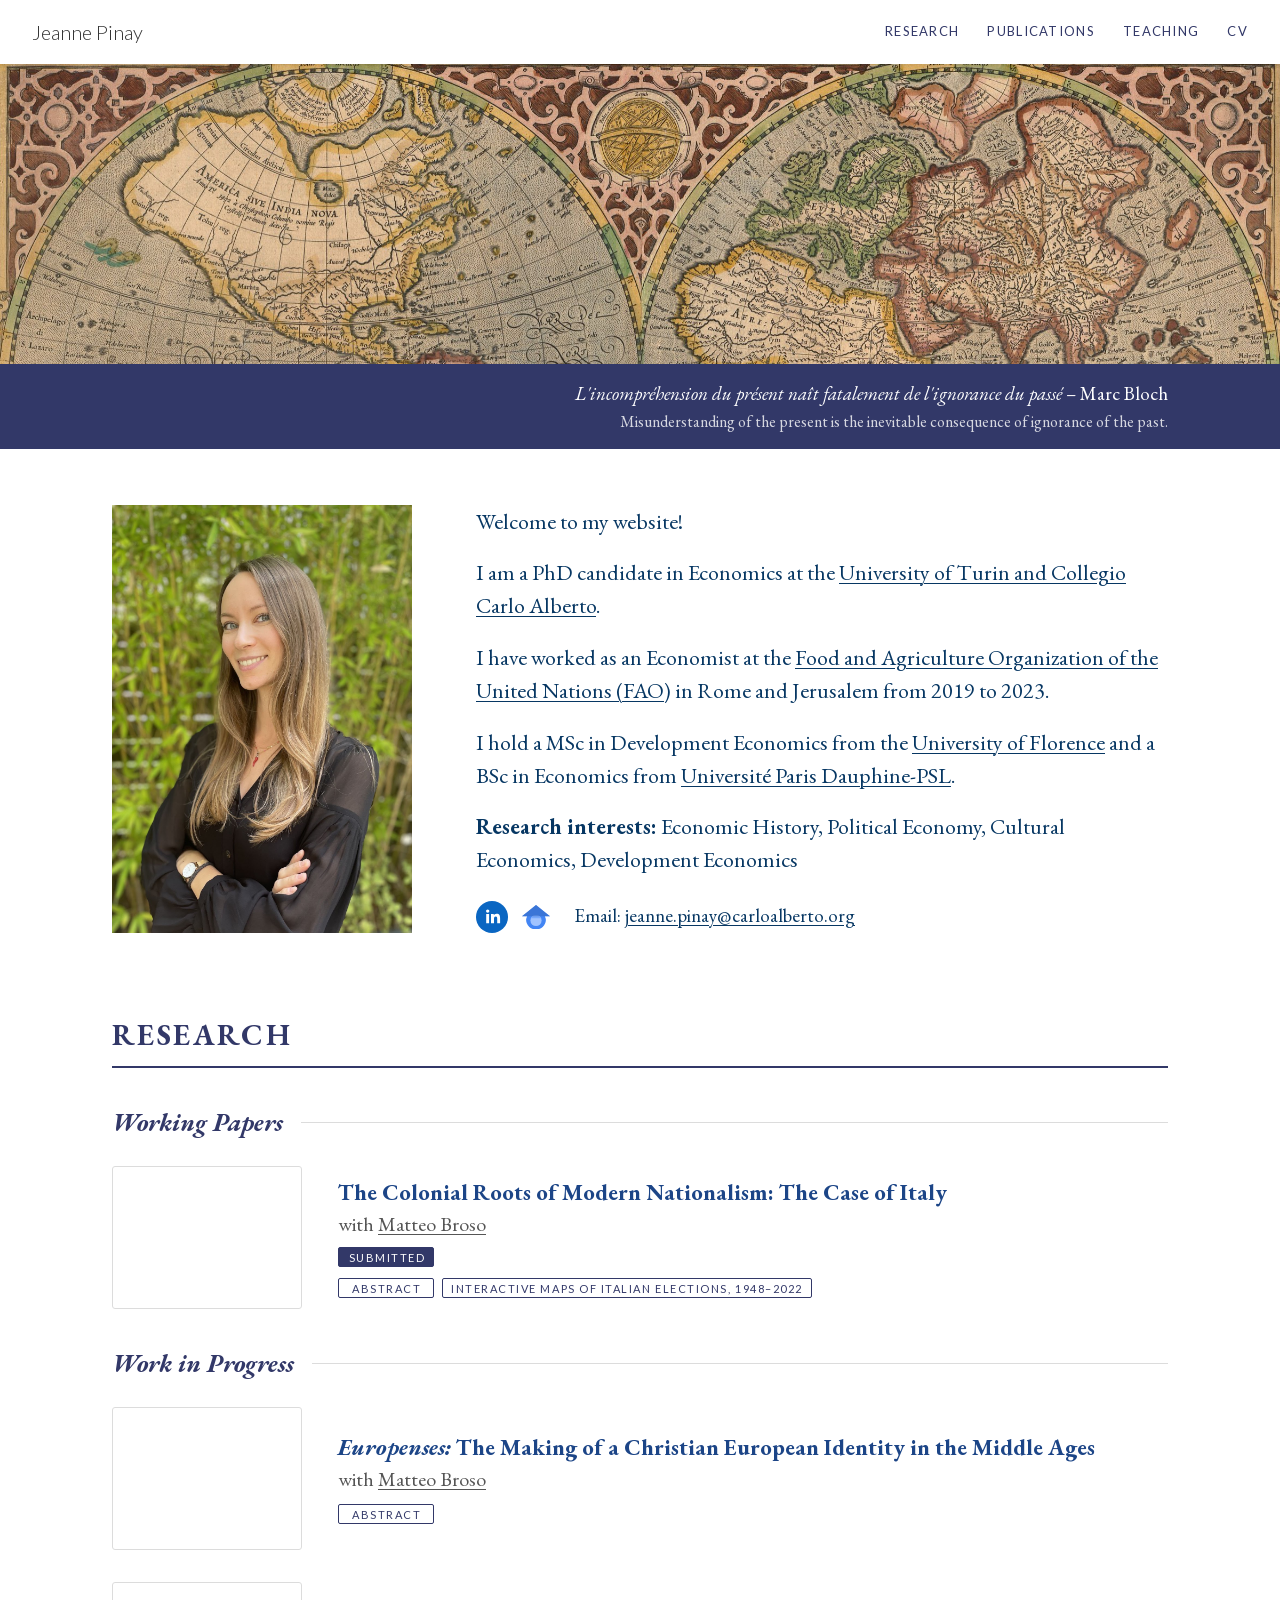
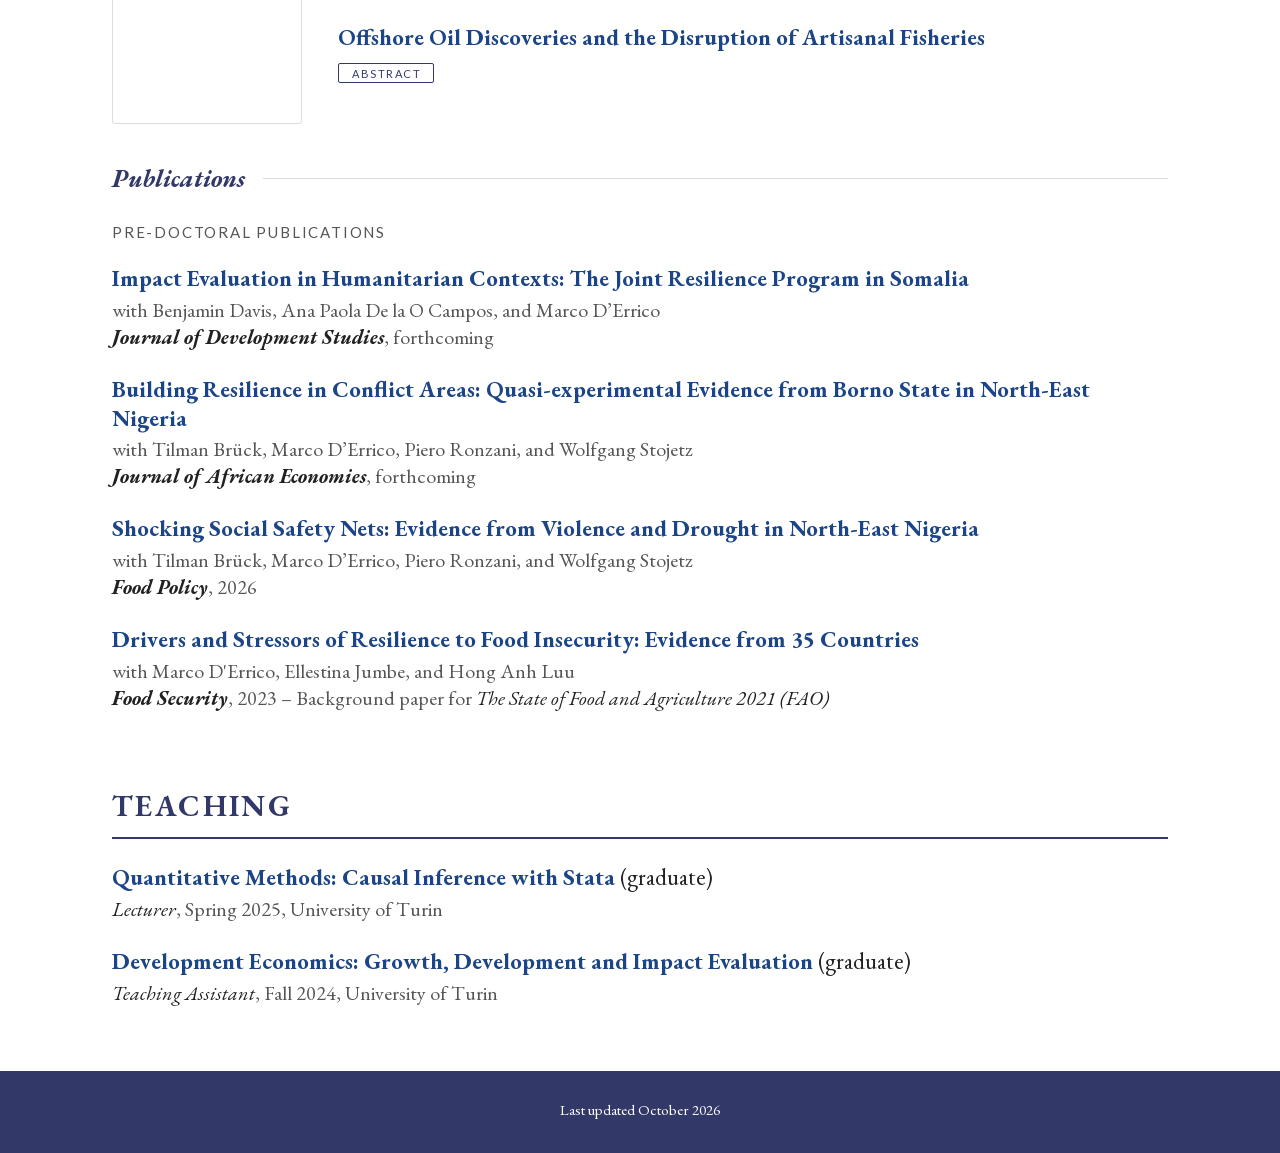
==== index.html @ 6fb9495d "Replace the two remaining GIFs with full-size MP4s for the enlarged view Co-Authored-By: Claude Opus" ====
<!DOCTYPE html>
<html lang="en">
<head>
  <meta charset="utf-8">
  <meta name="viewport" content="width=device-width, initial-scale=1">
  <title>Jeanne Pinay</title>
  <meta name="description" content="Jeanne Pinay, PhD candidate in Economics at the University of Turin and Collegio Carlo Alberto. Economic History, Political Economy, Cultural Economics, Development Economics.">

  <!-- Preview shown when the site is shared (LinkedIn, WhatsApp, email…) -->
  <meta property="og:type" content="website">
  <meta property="og:url" content="https://jeannepinay.com/">
  <meta property="og:title" content="Jeanne Pinay">
  <meta property="og:description" content="PhD candidate in Economics at the University of Turin and Collegio Carlo Alberto. Economic History, Political Economy, Cultural Economics, Development Economics.">
  <meta property="og:image" content="https://jeannepinay.com/images/share-preview.jpg">
  <meta property="og:image:width" content="1200">
  <meta property="og:image:height" content="630">
  <meta name="twitter:card" content="summary_large_image">

  <!-- Browser tab icon -->
  <link rel="icon" href="favicon.svg" type="image/svg+xml">
  <link rel="icon" href="favicon.png" type="image/png" sizes="180x180">
  <link rel="apple-touch-icon" href="favicon.png">

  <!-- Fonts are hosted on this site: no visitor data is sent to Google -->
  <link rel="stylesheet" href="fonts/fonts.css">
  <link rel="stylesheet" href="style.css?v=202610081559">

  <!-- Information for search engines (not visible on the page) -->
  <link rel="canonical" href="https://jeannepinay.com/">
  <script type="application/ld+json">
  {
    "@context": "https://schema.org",
    "@type": "Person",
    "name": "Jeanne Pinay",
    "url": "https://jeannepinay.com/",
    "image": "https://jeannepinay.com/images/portrait.jpg",
    "jobTitle": "PhD Candidate in Economics",
    "email": "mailto:jeanne.pinay@carloalberto.org",
    "affiliation": [
      { "@type": "CollegeOrUniversity", "name": "University of Turin", "url": "https://www.unito.it/" },
      { "@type": "Organization", "name": "Collegio Carlo Alberto", "url": "https://www.carloalberto.org/" }
    ],
    "alumniOf": [
      { "@type": "CollegeOrUniversity", "name": "University of Florence" },
      { "@type": "CollegeOrUniversity", "name": "Université Paris Dauphine-PSL" }
    ],
    "knowsAbout": ["Economic History", "Political Economy", "Cultural Economics", "Development Economics"],
    "sameAs": [
      "https://www.linkedin.com/in/jeanne-pinay/",
      "https://scholar.google.com/citations?user=eTf_A3cAAAAJ"
    ]
  }
  </script>
</head>
<body>

  <header class="topbar">
    <a href="./" class="site-name">Jeanne Pinay</a>
    <nav class="menu" aria-label="Sections">
      <a href="#research">Research</a>
      <a href="#publications" class="menu-optional">Publications</a>
      <a href="#teaching">Teaching</a>
      <a href="files/cv.pdf" target="_blank" rel="noopener">CV</a>
    </nav>
  </header>

  <!-- Banner with the old world map and the Marc Bloch quote -->
  <div class="banner" role="img" aria-label="Old world map"></div>
  <div class="quote">
    <p><em>L'incompréhension du présent naît fatalement de l'ignorance du passé</em> – Marc Bloch</p>
    <p class="quote-translation">Misunderstanding of the present is the inevitable consequence of ignorance of the past.</p>
  </div>

  <main>

    <!-- ========== ABOUT ========== -->
    <section class="about wrap">
      <div class="about-side">
        <img src="images/portrait.jpg" alt="Portrait of Jeanne Pinay" class="portrait" width="1280" height="1574">
      </div>

      <div class="about-text">
        <p>Welcome to my website!</p>
        <p>I am a PhD candidate in Economics at the <a href="https://www.phdpareto.carloalberto.org/" target="_blank" rel="noopener">University of Turin and Collegio Carlo Alberto</a>.</p>
        <p>I have worked as an Economist at the <a href="https://www.fao.org/agrifood-economics/en/" target="_blank" rel="noopener">Food and Agriculture Organization of the United Nations (FAO</a>) in Rome and Jerusalem from 2019 to 2023.</p>
        <p>I hold a MSc in Development Economics from the <a href="https://www.development-lm.unifi.it/" target="_blank" rel="noopener">University of Florence</a> and a BSc in Economics from <a href="https://dauphine.psl.eu/formations/licences/economie-appliquee#:~:text=Objectifs%20de%20la%20Licence%20Economie%20Appliqu%C3%A9e&amp;text=La%20Licence%20%C3%89conomie%20appliqu%C3%A9e%20est,des%20universitaires%20et%20des%20professionnels." target="_blank" rel="noopener">Université Paris Dauphine-PSL</a>.</p>
        <p><strong>Research interests:</strong> Economic History, Political Economy, Cultural Economics, Development Economics</p>
        <div class="contact">
          <div class="icons">
            <a href="https://www.linkedin.com/in/jeanne-pinay/" target="_blank" rel="noopener" aria-label="LinkedIn" title="LinkedIn">
            <svg viewBox="0 0 32 32" width="32" height="32" aria-hidden="true"><circle cx="16" cy="16" r="16" fill="#0a66c2"/><path fill="#fff" d="M10.2 13h2.9v9.3h-2.9zM11.7 8.4a1.7 1.7 0 1 1 0 3.4 1.7 1.7 0 0 1 0-3.4M15 13h2.8v1.3c.4-.7 1.3-1.5 2.8-1.5 3 0 3.5 2 3.5 4.5v5h-2.9v-4.4c0-1.1 0-2.4-1.5-2.4s-1.7 1.1-1.7 2.3v4.5H15z"/></svg>
            </a>
            <a href="https://scholar.google.com/citations?user=eTf_A3cAAAAJ&amp;hl=fr&amp;oi=sra" target="_blank" rel="noopener" aria-label="Google Scholar" title="Google Scholar">
            <svg viewBox="0 0 32 32" width="32" height="32" aria-hidden="true"><path fill="#4285f4" d="M16 4 2 15.2h5.1A9 9 0 0 0 16 28a9 9 0 0 0 8.9-12.8H30z"/><circle cx="16" cy="19.5" r="5.6" fill="#a0c3ff"/><path fill="#76a7fa" d="M16 13.9a5.6 5.6 0 0 0-5.1 3.3h10.2a5.6 5.6 0 0 0-5.1-3.3"/><path fill="#356ac3" d="M16 4 2 15.2h28z" opacity=".6"/></svg>
            </a>
          </div>
          <p class="email">Email: <a href="mailto:jeanne.pinay@carloalberto.org">jeanne.pinay@carloalberto.org</a></p>
        </div>
      </div>
    </section>

    <!-- ========== RESEARCH ========== -->
    <section class="wrap section" id="research">
      <h2 class="section-title">Research</h2>

      <h3 class="sub-title">Working Papers</h3>

      <article class="paper">
        <button type="button" class="paper-fig" data-full="images/colonial-nationalism.mp4" aria-label="Enlarge animated map: Italian colonial expansion in East Africa">
          <video src="images/colonial-nationalism-small.mp4" autoplay muted loop playsinline preload="auto" aria-hidden="true"></video>
        </button>
        <div class="paper-meta">
          <h4><a href="files/colonial-roots-of-nationalism.pdf" target="_blank" rel="noopener">The Colonial Roots of Modern Nationalism: The Case of Italy</a></h4>
          <p>with <a href="https://www.matteobroso.com" target="_blank" rel="noopener">Matteo Broso</a></p>
          <span class="status">Submitted</span>
          <div class="paper-links">
            <button type="button" class="tag" aria-expanded="false" aria-controls="abstract-colonial">Abstract</button>
            <a class="tag" href="italian-elections/">Interactive maps of Italian elections, 1948–2022</a>
          </div>
          <div class="abstract" id="abstract-colonial" hidden>
            <p>European empires dominated entire continents for centuries. Yet, the literature on colonial legacies has largely focused on the long-term effects of colonialism in former colonies, overlooking its consequences for the former colonial powers themselves. In this article, we study the effect of Italy's colonial expansion in East Africa on contemporary political outcomes. Using data on all Italian soldiers buried in Eritrea and Ethiopia and the contemporary distribution of surnames across Italy, we construct an index of exposure to colonial wars at the municipality level. To isolate exogenous variation in municipalities' exposure, we exploit the historical geographical distribution of mountain troops of the Italian Army, which were largely deployed in East Africa because of Ethiopia's mountainous territory. We show that exposure to the 1930s colonial campaigns increased support for neo-fascist and nationalist parties in the immediate postwar electoral cycles, and still increases support for far-right parties today. Exploring possible mechanisms, we find that: (i) the effect is amplified in municipalities with a larger presence of Black African immigrants; (ii) far-right parties obtain larger electoral returns from anti-immigration rhetoric in municipalities with stronger colonial exposure. Taken together, our results suggest that the racial narratives used to justify the colonial expansion may have persisted across generations and continue to shape political attitudes today.</p>
          </div>
        </div>
      </article>

      <h3 class="sub-title">Work in Progress</h3>

      <article class="paper">
        <button type="button" class="paper-fig" data-full="images/muslim_raids.mp4?v=20261015" aria-label="Enlarge animated map: Muslim raids on Latin Christendom">
          <video src="images/muslim_raids.mp4?v=20261015" autoplay muted loop playsinline preload="auto" aria-hidden="true"></video>
        </button>
        <div class="paper-meta">
          <h4><em>Europenses:</em> The Making of a Christian European Identity in the Middle Ages</h4>
          <p>with <a href="https://www.matteobroso.com" target="_blank" rel="noopener">Matteo Broso</a></p>
          <div class="paper-links">
            <button type="button" class="tag" aria-expanded="false" aria-controls="abstract-europenses">Abstract</button>
          </div>
          <div class="abstract" id="abstract-europenses" hidden>
            <p>Historians agree that the modern political conception of Europe is the secular descendant of the medieval concept of Christendom. Yet, what forged Christendom as a political – rather than merely religious – community remains an open question. We conjecture that Christendom started its process toward becoming a political entity as a result of the conflict against Islam from the 8th century. We present two pieces of empirical evidence to support this argument. First, we translate and classify a corpus of nearly 13,000 clerical Latin texts written over 200–1500 using a Large Language Model (LLM). In this context, we show that references to Muslims as a threat are associated with a shift in the framing of Christendom from a religious to a political sense. Second, we use the LLM to analyze both Latin and Arabic written sources and identify the dates and locations of 194 Muslim raids in Western Europe over 711–1074. We build a city-level measure of exposure to these raids. Using data on crusaders' origins and an instrumental variable approach, we show that greater exposure to the Muslim raids significantly increased the likelihood of participation in the Crusades to the Holy Land over 1096–1204.</p>
          </div>
        </div>
      </article>

      <article class="paper">
        <button type="button" class="paper-fig" data-full="images/offshore-oil.mp4" aria-label="Enlarge animated map: offshore oil and gas discoveries">
          <video src="images/offshore-oil-small.mp4" autoplay muted loop playsinline preload="auto" aria-hidden="true"></video>
        </button>
        <div class="paper-meta">
          <h4>Offshore Oil Discoveries and the Disruption of Artisanal Fisheries</h4>
          <div class="paper-links">
            <button type="button" class="tag" aria-expanded="false" aria-controls="abstract-offshore">Abstract</button>
          </div>
          <div class="abstract" id="abstract-offshore" hidden>
            <p>Artisanal fishing is crucial for employment, food security, and the sustainability of marine ecosystems. Identifying the factors that threaten this sector is essential for designing efficient and effective policies. In this article, I study the effect of offshore hydrocarbon discoveries – 31 percent of all hydrocarbon fields ever discovered, and 79 percent of those found since 2020 – on artisanal fisheries. Using data on coastal countries from 1950 to 2017, I exploit variation in the plausibly exogenous timing and location of offshore discoveries in a staggered difference-in-differences design. I find that the fishing effort of the motorised artisanal fleet declines steadily, by about one third by the tenth year following a discovery. To investigate the mechanisms, I then focus on Senegal, which offers highly granular census data. I estimate a difference-in-differences model comparing fishing municipalities located close to discovery sites with those farther away. Consistent with the cross-country evidence, artisanal fishery employment falls significantly. About two thirds of this decline is offset by a rise in high-seas fishery activity. Using data on fish catches and chlorophyll-a, a proxy for marine conditions, I provide suggestive evidence that fishers reallocate toward high-seas fishing due to restricted access to fishing grounds and coastal ecosystem degradation. This suggests that existing marine protected areas and inshore exclusion zones may be insufficient to protect artisanal fisheries from the consequences of offshore resource development.</p>
          </div>
        </div>
      </article>

      <h3 class="sub-title" id="publications">Publications</h3>

      <div class="entries">
        <p class="entries-note">Pre-doctoral publications</p>

        <div class="entry">
          <h4>Impact Evaluation in Humanitarian Contexts: The Joint Resilience Program in Somalia</h4>
          <p>with Benjamin Davis, Ana Paola De la O Campos, and Marco D’Errico</p>
          <p><strong><em>Journal of Development Studies</em></strong>, forthcoming</p>
        </div>

        <div class="entry">
          <h4><a href="https://hicn.org/wp-content/uploads/2024/11/HiCN-WP-419.pdf" target="_blank" rel="noopener">Building Resilience in Conflict Areas: Quasi-experimental Evidence from Borno State in North-East Nigeria</a></h4>
          <p>with Tilman Brück, Marco D’Errico, Piero Ronzani, and Wolfgang Stojetz</p>
          <p><strong><em>Journal of African Economies</em></strong>, forthcoming</p>
        </div>

        <div class="entry">
          <h4><a href="https://www.sciencedirect.com/science/article/pii/S0306919225002106" target="_blank" rel="noopener">Shocking Social Safety Nets: Evidence from Violence and Drought in North-East Nigeria</a></h4>
          <p>with Tilman Brück, Marco D’Errico, Piero Ronzani, and Wolfgang Stojetz</p>
          <p><strong><em>Food Policy</em></strong>, 2026</p>
        </div>

        <div class="entry">
          <h4><a href="https://link.springer.com/article/10.1007/s12571-023-01373-5" target="_blank" rel="noopener">Drivers and Stressors of Resilience to Food Insecurity: Evidence from 35 Countries</a></h4>
          <p>with Marco D'Errico, Ellestina Jumbe, and Hong Anh Luu</p>
          <p><strong><em>Food Security</em></strong>, 2023 – Background paper for <a class="quiet-link" href="https://openknowledge.fao.org/items/552896c3-03be-4b36-a8aa-0cffc2bfc70d" target="_blank" rel="noopener"><em>The State of Food and Agriculture 2021 (FAO)</em></a></p>
        </div>
      </div>
    </section>

    <!-- ========== TEACHING ========== -->
    <section class="wrap section" id="teaching">
      <h2 class="section-title">Teaching</h2>

      <div class="entries">
        <div class="entry">
          <h4>Quantitative Methods: Causal Inference with Stata <span class="plain">(graduate)</span></h4>
          <p><em>Lecturer</em>, Spring 2025, University of Turin</p>
        </div>
        <div class="entry">
          <h4>Development Economics: Growth, Development and Impact Evaluation <span class="plain">(graduate)</span></h4>
          <p><em>Teaching Assistant</em>, Fall 2024, University of Turin</p>
        </div>
      </div>
    </section>

  </main>

  <footer class="footer">
    <p>Last updated October 2026</p>
  </footer>

  <!-- Full-screen view for the animated maps (GIF or full-resolution MP4) -->
  <dialog id="lightbox" aria-label="Enlarged map">
    <img src="" alt="">
    <video muted loop playsinline hidden></video>
    <button type="button" class="lightbox-close" aria-label="Close">&times;</button>
  </dialog>

  <script>
    // Abstract buttons: show or hide the abstract text
    document.querySelectorAll('.tag[aria-controls]').forEach(btn => {
      btn.addEventListener('click', () => {
        const panel = document.getElementById(btn.getAttribute('aria-controls'));
        const open = btn.getAttribute('aria-expanded') === 'true';
        btn.setAttribute('aria-expanded', String(!open));
        panel.hidden = open;
      });
    });

    // Click on a map: open the full-size version
    const box = document.getElementById('lightbox');
    const boxImg = box.querySelector('img');
    const boxVideo = box.querySelector('video');
    boxVideo.addEventListener('canplay', () => { if (box.open) boxVideo.play().catch(() => {}); });
    document.querySelectorAll('.paper-fig').forEach(fig => {
      fig.addEventListener('click', () => {
        const isVideo = /\.mp4(\?|$)/.test(fig.dataset.full);
        boxImg.hidden = isVideo;
        boxVideo.hidden = !isVideo;
        if (isVideo) {
          boxVideo.muted = true;
          boxVideo.autoplay = true;
          boxVideo.src = fig.dataset.full;
          box.showModal();
          boxVideo.play().catch(() => {});
        } else {
          boxImg.src = fig.dataset.full;
          boxImg.alt = fig.getAttribute('aria-label').replace('Enlarge ', '');
          box.showModal();
        }
      });
    });
    box.addEventListener('close', () => {
      if (box.open) return;                 // reopened in the meantime: keep the new content
      boxImg.removeAttribute('src');
      boxVideo.pause(); boxVideo.removeAttribute('src'); boxVideo.load();
    });
    box.addEventListener('click', () => box.close());

    // Respect visitors who ask their device for less motion
    if (window.matchMedia('(prefers-reduced-motion: reduce)').matches) {
      document.querySelectorAll('.paper-fig video').forEach(v => { v.removeAttribute('autoplay'); v.pause(); });
    }
  </script>
  <script src="analytics.js" defer></script>
</body>
</html>
---- fonts/fonts.css ----
/* Fonts hosted on this site (no requests to Google).
   EB Garamond and Lato, SIL Open Font License 1.1 – see fonts/OFL-*.txt */

@font-face {
  font-family: 'EB Garamond';
  font-style: italic;
  font-weight: 400;
  font-display: swap;
  src: url('eb-garamond-italic-latin-ext.woff2') format('woff2');
  unicode-range: U+0100-02BA, U+02BD-02C5, U+02C7-02CC, U+02CE-02D7, U+02DD-02FF, U+0304, U+0308, U+0329, U+1D00-1DBF, U+1E00-1E9F, U+1EF2-1EFF, U+2020, U+20A0-20AB, U+20AD-20C0, U+2113, U+2C60-2C7F, U+A720-A7FF;
}
@font-face {
  font-family: 'EB Garamond';
  font-style: italic;
  font-weight: 400;
  font-display: swap;
  src: url('eb-garamond-italic-latin.woff2') format('woff2');
  unicode-range: U+0000-00FF, U+0131, U+0152-0153, U+02BB-02BC, U+02C6, U+02DA, U+02DC, U+0304, U+0308, U+0329, U+2000-206F, U+20AC, U+2122, U+2191, U+2193, U+2212, U+2215, U+FEFF, U+FFFD;
}
@font-face {
  font-family: 'EB Garamond';
  font-style: italic;
  font-weight: 700;
  font-display: swap;
  src: url('eb-garamond-italic-latin-ext.woff2') format('woff2');
  unicode-range: U+0100-02BA, U+02BD-02C5, U+02C7-02CC, U+02CE-02D7, U+02DD-02FF, U+0304, U+0308, U+0329, U+1D00-1DBF, U+1E00-1E9F, U+1EF2-1EFF, U+2020, U+20A0-20AB, U+20AD-20C0, U+2113, U+2C60-2C7F, U+A720-A7FF;
}
@font-face {
  font-family: 'EB Garamond';
  font-style: italic;
  font-weight: 700;
  font-display: swap;
  src: url('eb-garamond-italic-latin.woff2') format('woff2');
  unicode-range: U+0000-00FF, U+0131, U+0152-0153, U+02BB-02BC, U+02C6, U+02DA, U+02DC, U+0304, U+0308, U+0329, U+2000-206F, U+20AC, U+2122, U+2191, U+2193, U+2212, U+2215, U+FEFF, U+FFFD;
}
@font-face {
  font-family: 'EB Garamond';
  font-style: normal;
  font-weight: 400;
  font-display: swap;
  src: url('eb-garamond-normal-latin-ext.woff2') format('woff2');
  unicode-range: U+0100-02BA, U+02BD-02C5, U+02C7-02CC, U+02CE-02D7, U+02DD-02FF, U+0304, U+0308, U+0329, U+1D00-1DBF, U+1E00-1E9F, U+1EF2-1EFF, U+2020, U+20A0-20AB, U+20AD-20C0, U+2113, U+2C60-2C7F, U+A720-A7FF;
}
@font-face {
  font-family: 'EB Garamond';
  font-style: normal;
  font-weight: 400;
  font-display: swap;
  src: url('eb-garamond-normal-latin.woff2') format('woff2');
  unicode-range: U+0000-00FF, U+0131, U+0152-0153, U+02BB-02BC, U+02C6, U+02DA, U+02DC, U+0304, U+0308, U+0329, U+2000-206F, U+20AC, U+2122, U+2191, U+2193, U+2212, U+2215, U+FEFF, U+FFFD;
}
@font-face {
  font-family: 'EB Garamond';
  font-style: normal;
  font-weight: 700;
  font-display: swap;
  src: url('eb-garamond-normal-latin-ext.woff2') format('woff2');
  unicode-range: U+0100-02BA, U+02BD-02C5, U+02C7-02CC, U+02CE-02D7, U+02DD-02FF, U+0304, U+0308, U+0329, U+1D00-1DBF, U+1E00-1E9F, U+1EF2-1EFF, U+2020, U+20A0-20AB, U+20AD-20C0, U+2113, U+2C60-2C7F, U+A720-A7FF;
}
@font-face {
  font-family: 'EB Garamond';
  font-style: normal;
  font-weight: 700;
  font-display: swap;
  src: url('eb-garamond-normal-latin.woff2') format('woff2');
  unicode-range: U+0000-00FF, U+0131, U+0152-0153, U+02BB-02BC, U+02C6, U+02DA, U+02DC, U+0304, U+0308, U+0329, U+2000-206F, U+20AC, U+2122, U+2191, U+2193, U+2212, U+2215, U+FEFF, U+FFFD;
}
@font-face {
  font-family: 'Lato';
  font-style: normal;
  font-weight: 300;
  font-display: swap;
  src: url('lato-normal-300-latin-ext.woff2') format('woff2');
  unicode-range: U+0100-02BA, U+02BD-02C5, U+02C7-02CC, U+02CE-02D7, U+02DD-02FF, U+0304, U+0308, U+0329, U+1D00-1DBF, U+1E00-1E9F, U+1EF2-1EFF, U+2020, U+20A0-20AB, U+20AD-20C0, U+2113, U+2C60-2C7F, U+A720-A7FF;
}
@font-face {
  font-family: 'Lato';
  font-style: normal;
  font-weight: 300;
  font-display: swap;
  src: url('lato-normal-300-latin.woff2') format('woff2');
  unicode-range: U+0000-00FF, U+0131, U+0152-0153, U+02BB-02BC, U+02C6, U+02DA, U+02DC, U+0304, U+0308, U+0329, U+2000-206F, U+20AC, U+2122, U+2191, U+2193, U+2212, U+2215, U+FEFF, U+FFFD;
}
@font-face {
  font-family: 'Lato';
  font-style: normal;
  font-weight: 400;
  font-display: swap;
  src: url('lato-normal-400-latin-ext.woff2') format('woff2');
  unicode-range: U+0100-02BA, U+02BD-02C5, U+02C7-02CC, U+02CE-02D7, U+02DD-02FF, U+0304, U+0308, U+0329, U+1D00-1DBF, U+1E00-1E9F, U+1EF2-1EFF, U+2020, U+20A0-20AB, U+20AD-20C0, U+2113, U+2C60-2C7F, U+A720-A7FF;
}
@font-face {
  font-family: 'Lato';
  font-style: normal;
  font-weight: 400;
  font-display: swap;
  src: url('lato-normal-400-latin.woff2') format('woff2');
  unicode-range: U+0000-00FF, U+0131, U+0152-0153, U+02BB-02BC, U+02C6, U+02DA, U+02DC, U+0304, U+0308, U+0329, U+2000-206F, U+20AC, U+2122, U+2191, U+2193, U+2212, U+2215, U+FEFF, U+FFFD;
}
---- style.css ----
/* ==========================================================
   Jeanne Pinay – personal website
   Colours and fonts copied from the original Google Site.
   ========================================================== */

:root {
  --navy: #323868;        /* dark blue: quote, footer, buttons, section titles */
  --title-blue: #1c4587;  /* paper titles and sub-section titles */
  --intro-blue: #073763;  /* biography text */
  --text: #212121;        /* normal text */
  --muted: #555;          /* co-authors and secondary lines */
  --rule: #dcdcdc;        /* thin separator lines */
  --serif: "EB Garamond", Garamond, Georgia, serif;
  --sans: "Lato", Helvetica, Arial, sans-serif;

  --max: 1120px;          /* width of the page content */
  --measure: 68ch;        /* comfortable line length for long text */
  --fig: 190px;           /* width of the paper images */
  --bar: 64px;            /* height of the top bar */
}

* { box-sizing: border-box; }

html { scroll-behavior: smooth; scroll-padding-top: calc(var(--bar) + 16px); }

body {
  margin: 0;
  background: #fff;
  color: var(--text);
  font-family: var(--serif);
  font-size: 20px;
  line-height: 1.45;
  -webkit-font-smoothing: antialiased;
}

a { color: inherit; text-decoration: underline; text-decoration-thickness: 1px; text-underline-offset: 3px; }
a:hover { color: var(--title-blue); }

p { margin: 0 0 0.3em; }

.wrap {
  display: block;
  max-width: var(--max);
  margin: 0 auto;
  padding: 0 32px;
}

/* ---------- Top bar with menu ---------- */
.topbar {
  position: sticky;
  top: 0;
  z-index: 10;
  height: var(--bar);
  display: flex;
  align-items: center;
  justify-content: space-between;
  gap: 16px;
  background: rgba(255, 255, 255, 0.96);
  backdrop-filter: blur(6px);
  box-shadow: 0 1px 3px rgba(0, 0, 0, 0.12);
  padding: 0 32px;
}
.site-name {
  font-family: var(--sans);
  font-weight: 300;
  font-size: 20px;
  color: rgba(0, 0, 0, 0.8);
  text-decoration: none;
  white-space: nowrap;
}
.menu { display: flex; gap: 28px; }
.menu a {
  font-family: var(--sans);
  font-size: 13px;
  letter-spacing: 0.1em;
  text-transform: uppercase;
  text-decoration: none;
  color: var(--navy);
  padding: 6px 0;
  border-bottom: 2px solid transparent;
  transition: border-color 0.15s, color 0.15s;
}
.menu a:hover { color: var(--title-blue); border-bottom-color: var(--title-blue); }

/* ---------- Banner and quote ---------- */
.banner {                 /* Rumold Mercator, Orbis Terrae Compendiosa Descriptio, 1587: both hemispheres, Europe always in frame */
  height: 300px;
  background: url("images/banner.jpg") 50% 15% / cover no-repeat;
}
.quote {
  background: var(--navy);
  color: #fff;
  padding: 16px 0;
  font-size: 19px;
}
.quote p {
  max-width: var(--max);
  margin: 0 auto;
  padding: 0 32px;
  text-align: right;
}
.quote .quote-translation {
  margin-top: 2px;
  font-size: 16px;
  opacity: 0.8;
}

/* ---------- About ---------- */
.about {
  display: grid;
  grid-template-columns: 300px minmax(0, 1fr);
  gap: 64px;
  align-items: stretch;   /* photo column takes the height of the text */
  padding-top: 56px;
  padding-bottom: 32px;
}
.about-side { position: relative; }
.portrait {                /* fills the photo column, cropped around the face if needed */
  position: absolute;
  inset: 0;
  width: 100%;
  height: 100%;
  object-fit: cover;
  object-position: 50% 25%;
  display: block;
}
.contact {
  display: flex;
  flex-wrap: wrap;
  align-items: center;
  gap: 12px 22px;
  margin-top: 1.1em;
}
.contact .icons { display: flex; gap: 12px; }
.icons a { display: inline-flex; transition: transform 0.15s; }
.icons a:hover { transform: translateY(-2px); }
.icons svg { display: block; }
.about-text .email { margin: 0; font-size: 19px; }

.about-text {
  color: var(--intro-blue);
  font-size: 22px;
  line-height: 1.5;
  max-width: 34em;
}
.about-text p { margin-bottom: 0.85em; }
.about-text p:last-child { margin-bottom: 0; }

/* ---------- Section and sub-section titles ---------- */
.section { padding-top: 48px; padding-bottom: 24px; }
.section-title {
  color: var(--navy);
  font-size: 30px;
  font-weight: 700;
  letter-spacing: 0.08em;
  text-transform: uppercase;
  margin: 0 0 8px;
  padding-bottom: 10px;
  border-bottom: 2px solid var(--navy);
}
.sub-title {
  display: flex;
  align-items: center;
  gap: 18px;
  color: var(--navy);       /* same as the section titles */
  font-size: 25px;
  font-style: italic;
  font-weight: 700;
  margin: 36px 0 26px;
}
.section-title + .entries { margin-top: 24px; }   /* space between "Teaching" and the first course */
.sub-title::after {               /* thin line running to the right of the title */
  content: "";
  flex: 1;
  height: 1px;
  background: var(--rule);
}

/* ---------- Papers ---------- */
.paper {
  display: grid;
  grid-template-columns: var(--fig) minmax(0, 1fr);
  gap: 36px;
  align-items: center;
  margin: 0 0 32px;
}

/* Map in a frame of fixed proportions, so every paper lines up the same way */
.paper-fig {
  display: block;
  width: 100%;
  aspect-ratio: 4 / 3;
  padding: 6px;
  margin: 0;
  background: #fff;
  border: 1px solid var(--rule);
  border-radius: 3px;
  cursor: zoom-in;
  transition: border-color 0.15s, box-shadow 0.15s;
  align-self: start;
  position: sticky;   /* stays in view while a long abstract is read */
  top: calc(var(--bar) + 24px);
}
.paper-fig:hover, .paper-fig:focus-visible {
  border-color: var(--title-blue);
  box-shadow: 0 4px 14px rgba(28, 69, 135, 0.12);
  outline: none;
}
.paper-fig video {
  width: 100%;
  height: 100%;
  object-fit: contain;
  display: block;
  pointer-events: none;
}

.paper-meta p { color: var(--muted); margin: 0; line-height: 1.3; }
.paper-meta p + p { margin-top: 4px; }
.paper-meta p strong, .paper-meta p em { color: var(--text); }

.paper h4, .entry h4 {
  color: var(--title-blue);
  font-size: 23px;
  font-weight: 700;
  margin: 0 0 4px;
  line-height: 1.25;
}
.paper h4 a, .entry h4 a { text-decoration: none; }
.paper h4 a:hover, .entry h4 a:hover { text-decoration: underline; }

/* Paper status label (e.g. Submitted), shown above the buttons */
.status {
  display: inline-block;
  margin-top: 10px;
  font-family: var(--sans);
  font-size: 11px;
  letter-spacing: 0.14em;
  text-transform: uppercase;
  line-height: 1;
  color: #fff;
  background: var(--navy);
  border: 1px solid var(--navy);
  border-radius: 2px;
  padding: 4px 8px 3px;
}
.status + .paper-links { margin-top: 8px; }
/* "Submitted" and "Abstract" share the same width, text centred
   (text-indent offsets the extra letter-spacing after the last letter) */
.status, .tag[aria-controls] {
  width: 96px;
  text-align: center;
  text-indent: 0.14em;
}

/* Small buttons under each paper: Abstract, related project */
.paper-links { display: flex; flex-wrap: wrap; gap: 8px; margin-top: 12px; }
.tag {
  display: inline-block;
  font-family: var(--sans);
  font-size: 11px;
  letter-spacing: 0.14em;
  text-transform: uppercase;
  line-height: 1;
  color: var(--navy);
  background: #fff;
  border: 1px solid var(--navy);
  border-radius: 2px;
  padding: 4px 8px 3px;
  text-decoration: none;
  cursor: pointer;
  transition: background 0.15s, color 0.15s;
}
.tag:hover, .tag[aria-expanded="true"] { background: var(--navy); color: #fff; }
.tag:focus-visible { outline: 2px solid var(--title-blue); outline-offset: 2px; }

.abstract { margin-top: 14px; }
.abstract p {
  color: var(--text);
  text-align: justify;
  hyphens: auto;
  line-height: 1.5;
}

/* ---------- Publications and teaching ---------- */
.entries-note {
  font-family: var(--sans);
  font-size: 15px;
  letter-spacing: 0.12em;
  text-transform: uppercase;
  color: var(--muted);
  margin: 0 0 20px;
}
.entry { margin-bottom: 24px; }
.entry:last-child { margin-bottom: 0; }
.entry p { color: var(--muted); margin: 0; line-height: 1.35; }
.entry p strong, .entry p em { color: var(--text); }
.plain { font-weight: 400; color: var(--text); }
.quiet-link { text-decoration: none; }
.quiet-link:hover { text-decoration: underline; }

/* ---------- Footer ---------- */
.footer {
  background: var(--navy);
  color: #fff;
  text-align: center;
  font-size: 15px;
  padding: 28px 16px;
  margin-top: 40px;
}

/* ---------- Full-screen map viewer ---------- */
#lightbox {
  border: 0;
  padding: 0;
  background: transparent;
  max-width: 94vw;
  max-height: 92vh;
  overflow: visible;
  cursor: zoom-out;
}
#lightbox::backdrop { background: rgba(20, 22, 45, 0.85); }
#lightbox img, #lightbox video {
  display: block;
  max-width: 94vw;
  max-height: 92vh;
  background: #fff;
  border-radius: 3px;
}
.lightbox-close {
  position: absolute;
  top: -14px;
  right: -14px;
  width: 36px;
  height: 36px;
  border-radius: 50%;
  border: 0;
  background: #fff;
  color: var(--navy);
  font-size: 24px;
  line-height: 1;
  cursor: pointer;
  box-shadow: 0 2px 8px rgba(0, 0, 0, 0.3);
}

/* ---------- Tablets ---------- */
@media (max-width: 980px) {
  :root { --fig: 170px; }
  .about { grid-template-columns: 260px minmax(0, 1fr); gap: 40px; }
  .paper { gap: 28px; }
}

/* ---------- Phones ---------- */
@media (max-width: 720px) {
  :root { --fig: 150px; --bar: 56px; }
  body { font-size: 18px; }
  .wrap { padding: 0 16px; }
  .topbar { padding: 0 16px; }
  .site-name { font-size: 17px; }
  .menu { gap: 16px; }
  .menu a { font-size: 12px; letter-spacing: 0.06em; }
  .menu-optional { display: none; }
  .banner { height: 180px; background-position: 82% 50%; }
  .quote { padding: 12px 0; font-size: 16px; }
  .quote .quote-translation { font-size: 14px; }
  .quote p { padding: 0 16px; }
  .about { grid-template-columns: 1fr; gap: 28px; padding-top: 32px; padding-bottom: 8px; }
  .about-side { max-width: 300px; margin: 0 auto; width: 100%; }
  .portrait { position: static; height: auto; }
  .about-text { font-size: 19px; }
  .section { padding-top: 36px; }
  .section-title { font-size: 25px; }
  .sub-title { font-size: 22px; margin: 28px 0 20px; }
  .paper { gap: 20px; margin-bottom: 26px; }
  .paper-fig { padding: 4px; }
  .paper h4, .entry h4 { font-size: 20px; }
  .entries-note { font-size: 13px; }
  .abstract p { text-align: left; }
}

/* ---------- Small phones: stacked layout ---------- */
@media (max-width: 520px) {
  .site-name { display: none; }
  .topbar { justify-content: center; }
  .paper { grid-template-columns: 1fr; gap: 14px; }
  .paper-fig { position: static; max-width: 220px; }
}

/* ---------- Page of the Italian elections app ---------- */
.app-intro { padding-top: 40px; padding-bottom: 20px; }
.app-intro h1.section-title { font-size: 28px; }
.app-intro p { max-width: var(--measure); color: var(--intro-blue); font-size: 20px; line-height: 1.5; margin-bottom: 0.6em; }
.app-intro .app-note { color: var(--muted); font-size: 17px; max-width: none; }
.app-frame-wrap { max-width: 1400px; margin: 0 auto; padding: 0 32px; }
.app-frame {
  display: block;
  width: 100%;
  height: calc(100vh - var(--bar) - 32px);
  min-height: 720px;
  border: 1px solid var(--rule);
  border-radius: 3px;
  background: #fff;
}
.footer a { color: #fff; }
@media (max-width: 720px) {
  .app-intro h1.section-title { font-size: 23px; }
  .app-intro p { font-size: 18px; }
  .app-frame-wrap { padding: 0 8px; }
  .app-frame { min-height: 600px; }
}

/* ---------- Page not found ---------- */
.not-found { padding-top: 48px; padding-bottom: 64px; min-height: 40vh; }
.not-found p { color: var(--intro-blue); font-size: 21px; }
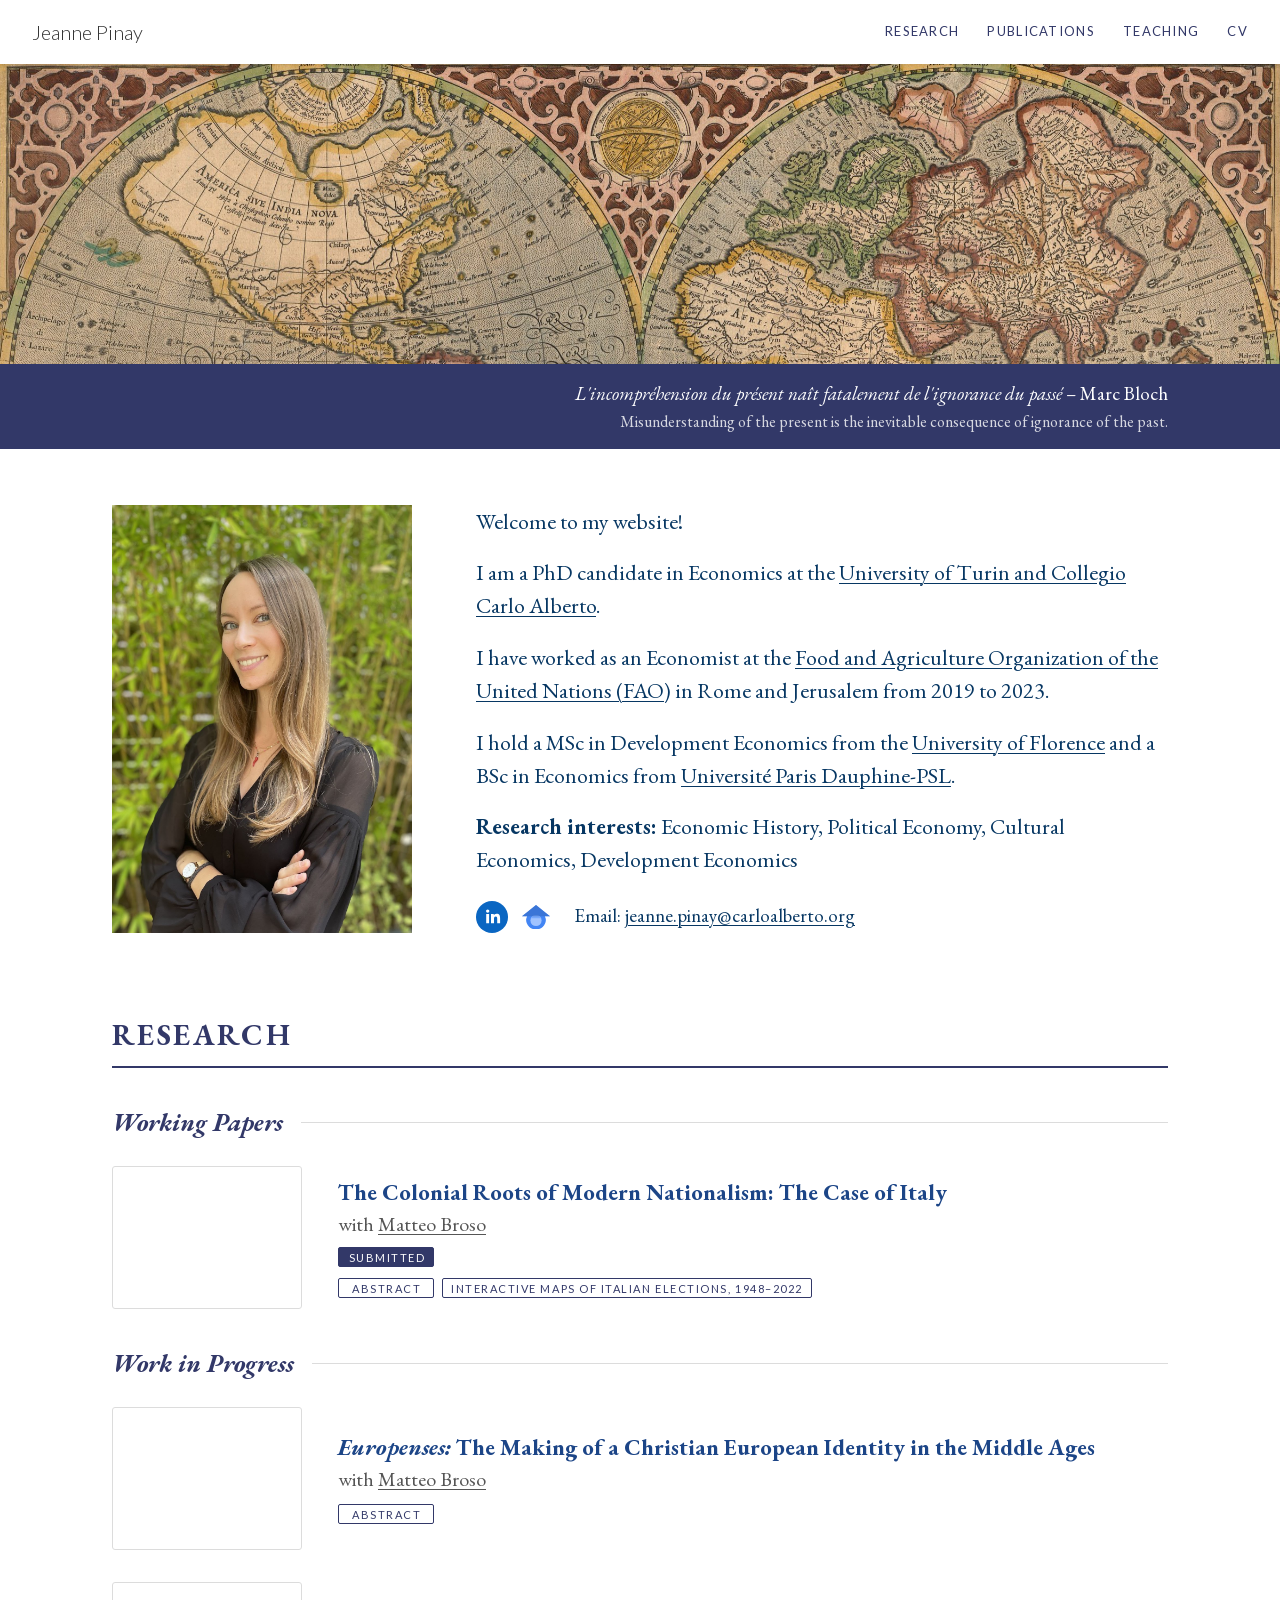
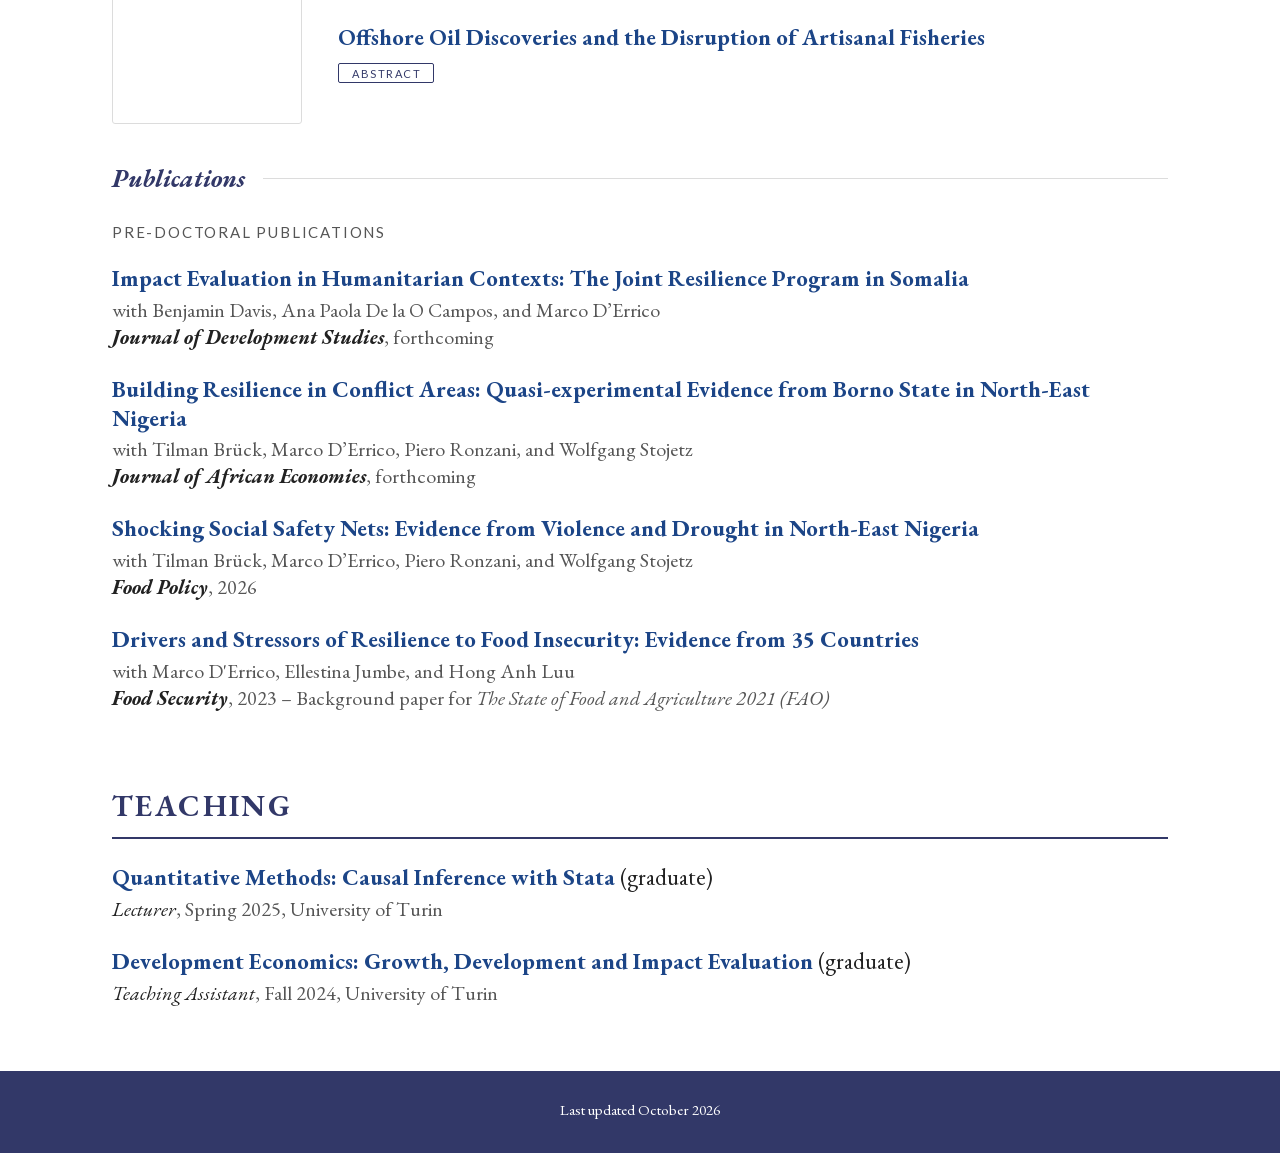
==== commit 04ac0905: "Show the FAO report title in the same grey as the surrounding text Co-Authored-By: Claude Opus 5.5 <" ====
--- a/index.html
+++ b/index.html
@@ -23,7 +23,7 @@
 
   <!-- Fonts are hosted on this site: no visitor data is sent to Google -->
   <link rel="stylesheet" href="fonts/fonts.css">
-  <link rel="stylesheet" href="style.css?v=202610081559">
+  <link rel="stylesheet" href="style.css?v=202610301200">
 
   <!-- Information for search engines (not visible on the page) -->
   <link rel="canonical" href="https://jeannepinay.com/">
--- a/style.css
+++ b/style.css
@@ -296,6 +296,7 @@
 .entry p strong, .entry p em { color: var(--text); }
 .plain { font-weight: 400; color: var(--text); }
 .quiet-link { text-decoration: none; }
+.entry p .quiet-link em { color: inherit; }
 .quiet-link:hover { text-decoration: underline; }
 
 /* ---------- Footer ---------- */
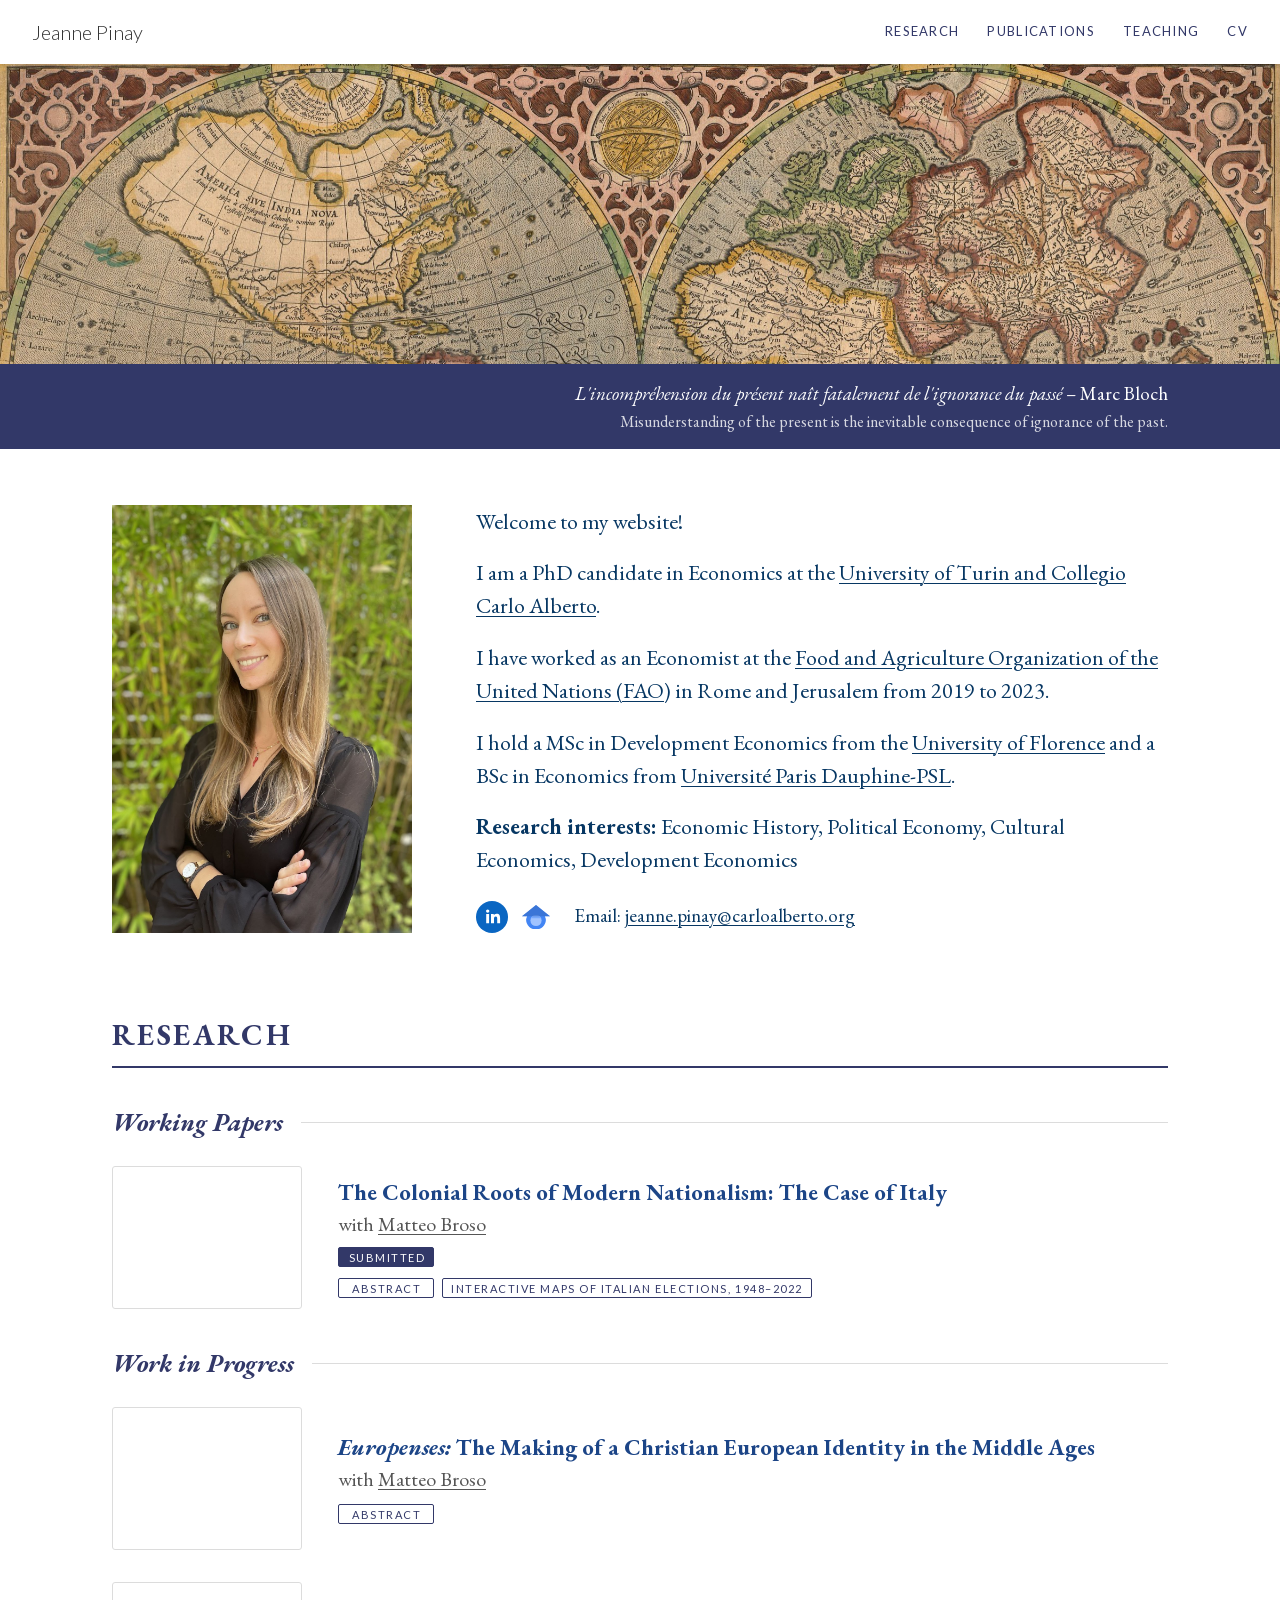
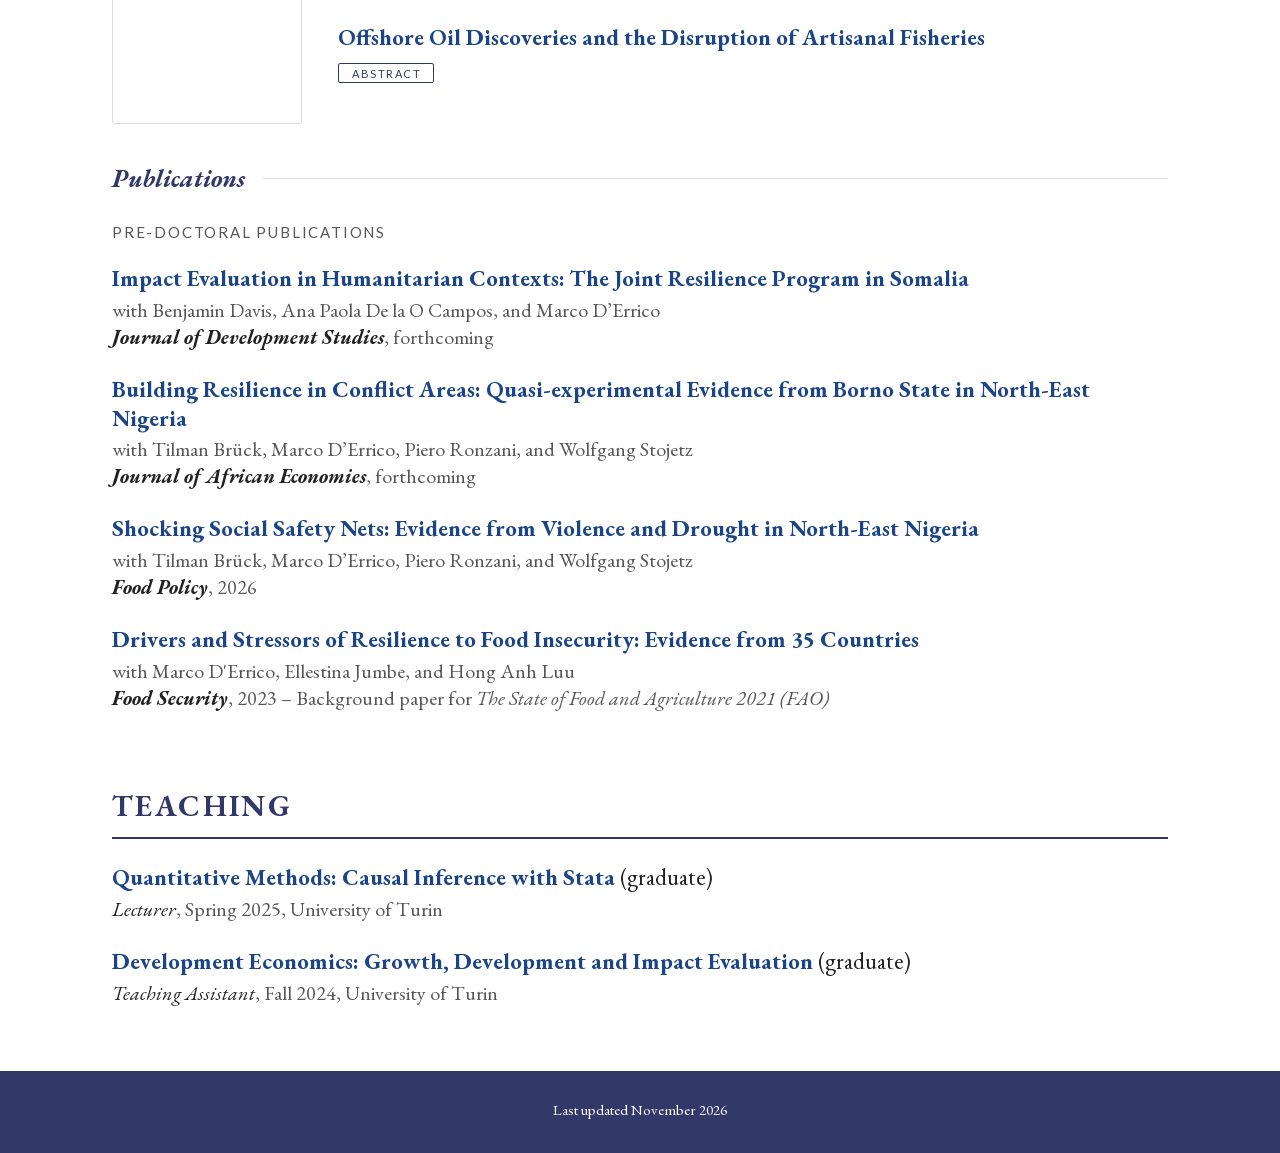
==== commit 69724f66: "Last updated: November 2026 Co-Authored-By: Claude Opus 5.5 <noreply@anthropic.com>" ====
--- a/index.html
+++ b/index.html
@@ -126,8 +126,8 @@
       <h3 class="sub-title">Work in Progress</h3>
 
       <article class="paper">
-        <button type="button" class="paper-fig" data-full="images/muslim_raids.mp4?v=20261015" aria-label="Enlarge animated map: Muslim raids on Latin Christendom">
-          <video src="images/muslim_raids.mp4?v=20261015" autoplay muted loop playsinline preload="auto" aria-hidden="true"></video>
+        <button type="button" class="paper-fig" data-full="images/muslim_raids.mp4?v=20261110" aria-label="Enlarge animated map: Muslim raids on Latin Christendom">
+          <video src="images/muslim_raids.mp4?v=20261110" autoplay muted loop playsinline preload="auto" aria-hidden="true"></video>
         </button>
         <div class="paper-meta">
           <h4><em>Europenses:</em> The Making of a Christian European Identity in the Middle Ages</h4>
@@ -136,7 +136,7 @@
             <button type="button" class="tag" aria-expanded="false" aria-controls="abstract-europenses">Abstract</button>
           </div>
           <div class="abstract" id="abstract-europenses" hidden>
-            <p>Historians agree that the modern political conception of Europe is the secular descendant of the medieval concept of Christendom. Yet, what forged Christendom as a political – rather than merely religious – community remains an open question. We conjecture that Christendom started its process toward becoming a political entity as a result of the conflict against Islam from the 8th century. We present two pieces of empirical evidence to support this argument. First, we translate and classify a corpus of nearly 13,000 clerical Latin texts written over 200–1500 using a Large Language Model (LLM). In this context, we show that references to Muslims as a threat are associated with a shift in the framing of Christendom from a religious to a political sense. Second, we use the LLM to analyze both Latin and Arabic written sources and identify the dates and locations of 194 Muslim raids in Western Europe over 711–1074. We build a city-level measure of exposure to these raids. Using data on crusaders' origins and an instrumental variable approach, we show that greater exposure to the Muslim raids significantly increased the likelihood of participation in the Crusades to the Holy Land over 1096–1204.</p>
+            <p>Historians agree that the modern political conception of Europe is the secular descendant of the medieval concept of Christendom. Yet, what forged Christendom as a political – rather than merely religious – community remains an open question. We conjecture that Christendom started its process toward becoming a political entity as a result of the conflict against Islam from the 8th century. We present two pieces of empirical evidence to support this argument. First, we translate and classify a corpus of nearly 13,000 clerical Latin texts written over 200–1500 using a Large Language Model (LLM). In this context, we show that references to Muslims as a threat are associated with a shift in the framing of Christendom from a religious to a political sense. Second, we use the LLM to analyze both Latin and Arabic written sources and identify the dates and locations of 128 Muslim raids in Western Europe over 711–1074. We build a city-level measure of exposure to these raids. Using data on crusaders' origins and an instrumental variable approach, we show that greater exposure to the Muslim raids significantly increased the likelihood of participation in the Crusades to the Holy Land over 1096–1204.</p>
           </div>
         </div>
       </article>
@@ -206,7 +206,7 @@
   </main>
 
   <footer class="footer">
-    <p>Last updated October 2026</p>
+    <p>Last updated November 2026</p>
   </footer>
 
   <!-- Full-screen view for the animated maps (GIF or full-resolution MP4) -->
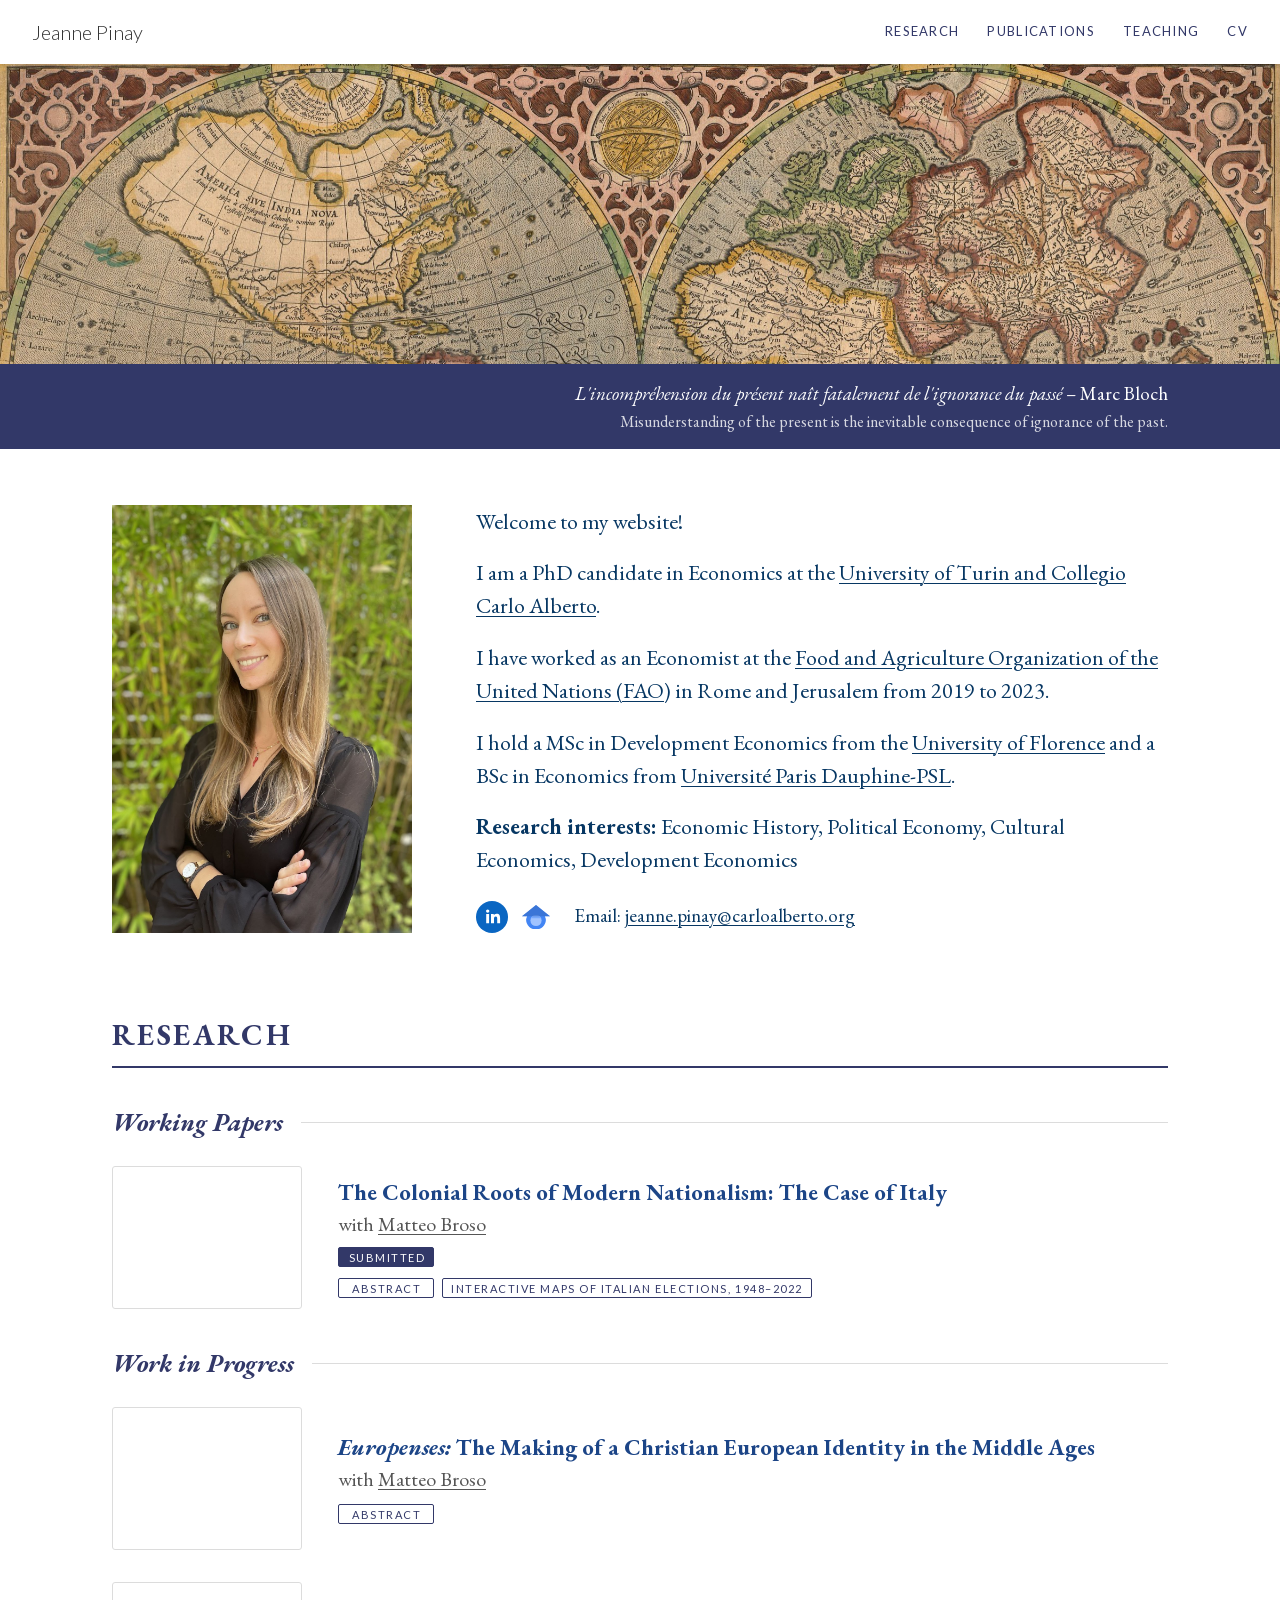
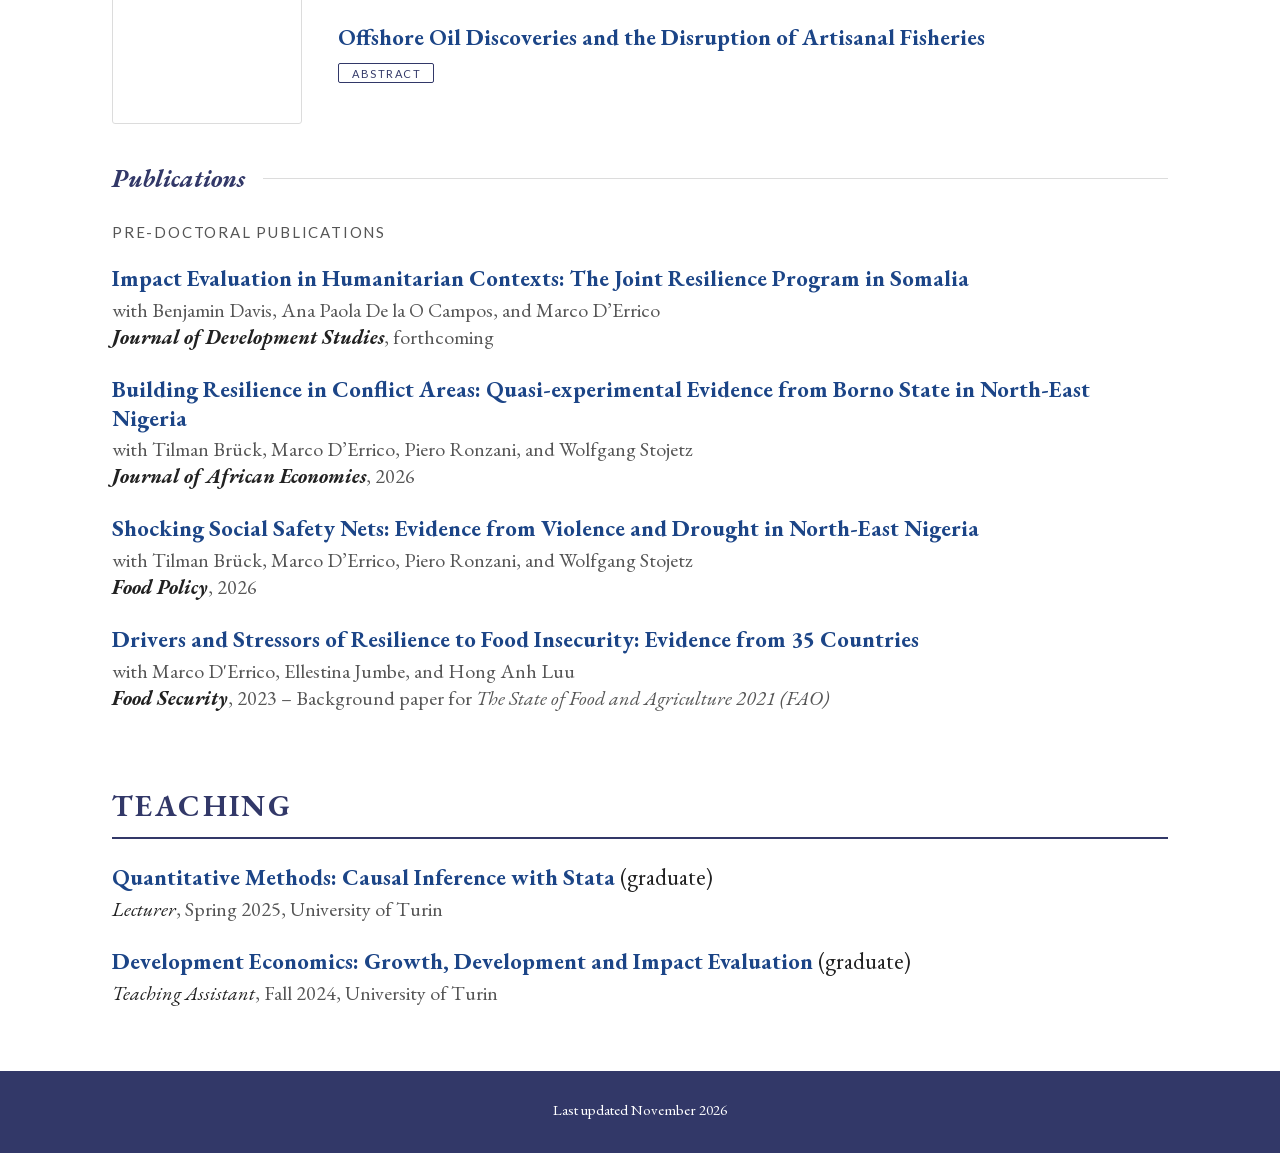
==== commit d0b5af01: "JAE paper published: link to the article, year 2026 Co-Authored-By: Claude Opus 5.5 <noreply@anthrop" ====
--- a/index.html
+++ b/index.html
@@ -126,8 +126,8 @@
       <h3 class="sub-title">Work in Progress</h3>
 
       <article class="paper">
-        <button type="button" class="paper-fig" data-full="images/muslim_raids.mp4?v=20261110" aria-label="Enlarge animated map: Muslim raids on Latin Christendom">
-          <video src="images/muslim_raids.mp4?v=20261110" autoplay muted loop playsinline preload="auto" aria-hidden="true"></video>
+        <button type="button" class="paper-fig" data-full="images/muslim_raids.mp4?v=20261115" aria-label="Enlarge animated map: Muslim raids on Latin Christendom">
+          <video src="images/muslim_raids.mp4?v=20261115" autoplay muted loop playsinline preload="auto" aria-hidden="true"></video>
         </button>
         <div class="paper-meta">
           <h4><em>Europenses:</em> The Making of a Christian European Identity in the Middle Ages</h4>
@@ -136,7 +136,7 @@
             <button type="button" class="tag" aria-expanded="false" aria-controls="abstract-europenses">Abstract</button>
           </div>
           <div class="abstract" id="abstract-europenses" hidden>
-            <p>Historians agree that the modern political conception of Europe is the secular descendant of the medieval concept of Christendom. Yet, what forged Christendom as a political – rather than merely religious – community remains an open question. We conjecture that Christendom started its process toward becoming a political entity as a result of the conflict against Islam from the 8th century. We present two pieces of empirical evidence to support this argument. First, we translate and classify a corpus of nearly 13,000 clerical Latin texts written over 200–1500 using a Large Language Model (LLM). In this context, we show that references to Muslims as a threat are associated with a shift in the framing of Christendom from a religious to a political sense. Second, we use the LLM to analyze both Latin and Arabic written sources and identify the dates and locations of 128 Muslim raids in Western Europe over 711–1074. We build a city-level measure of exposure to these raids. Using data on crusaders' origins and an instrumental variable approach, we show that greater exposure to the Muslim raids significantly increased the likelihood of participation in the Crusades to the Holy Land over 1096–1204.</p>
+            <p>Historians agree that the modern political conception of Europe is the secular descendant of the medieval concept of Christendom. Yet, what forged Christendom as a political – rather than merely religious – community remains an open question. We conjecture that Christendom started its process toward becoming a political entity as a result of the conflict against Islam from the 8th century. We present two pieces of empirical evidence to support this argument. First, we translate and classify a corpus of nearly 13,000 clerical Latin texts written over 200–1500 using a Large Language Model (LLM). In this context, we show that references to Muslims as a threat are associated with a shift in the framing of Christendom from a religious to a political sense. Second, we use the LLM to analyze both Latin and Arabic written sources and identify the dates and locations of 176 Muslim raids in Western Europe over 711–1074. We build a city-level measure of exposure to these raids. Using data on crusaders' origins and an instrumental variable approach, we show that greater exposure to the Muslim raids significantly increased the likelihood of participation in the Crusades to the Holy Land over 1096–1204.</p>
           </div>
         </div>
       </article>
@@ -168,9 +168,9 @@
         </div>
 
         <div class="entry">
-          <h4><a href="https://hicn.org/wp-content/uploads/2024/11/HiCN-WP-419.pdf" target="_blank" rel="noopener">Building Resilience in Conflict Areas: Quasi-experimental Evidence from Borno State in North-East Nigeria</a></h4>
+          <h4><a href="https://academic.oup.com/jae/article-abstract/35/5/ejag014/9065359" target="_blank" rel="noopener">Building Resilience in Conflict Areas: Quasi-experimental Evidence from Borno State in North-East Nigeria</a></h4>
           <p>with Tilman Brück, Marco D’Errico, Piero Ronzani, and Wolfgang Stojetz</p>
-          <p><strong><em>Journal of African Economies</em></strong>, forthcoming</p>
+          <p><strong><em>Journal of African Economies</em></strong>, 2026</p>
         </div>
 
         <div class="entry">
